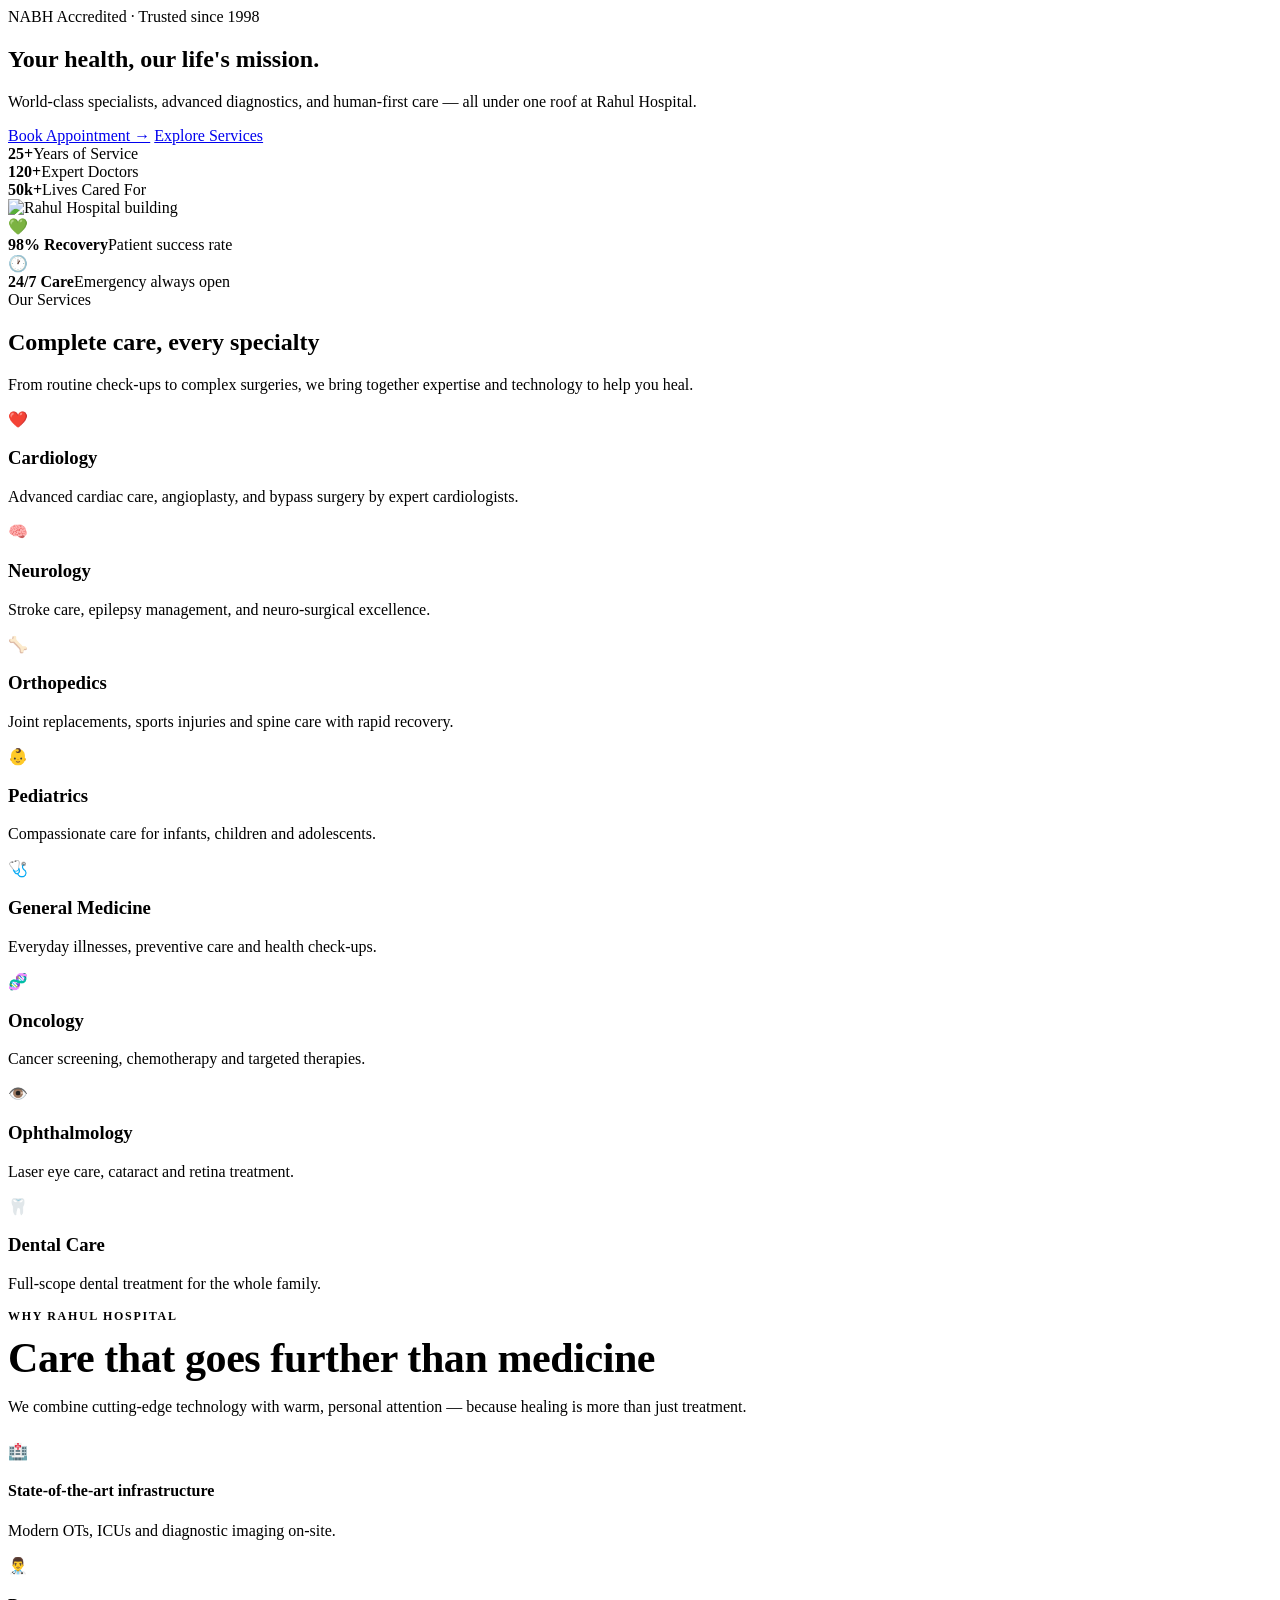
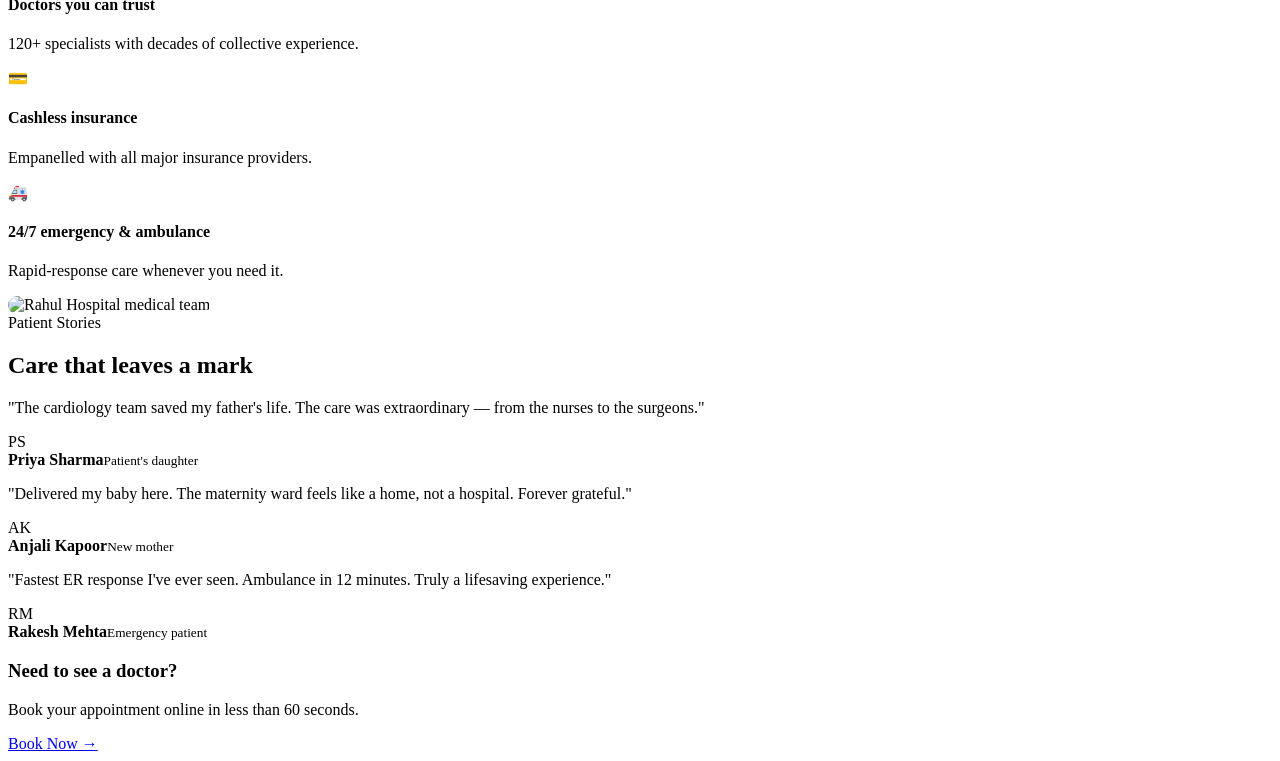
==== index.html @ a351e756 "index.html" ====
<!doctype html>
<html lang="en">

<head>
  <meta charset="utf-8" />
  <meta name="viewport" content="width=device-width,initial-scale=1" />
  <title>Rahul Hospital — Compassionate Care, Advanced Medicine</title>
  <meta name="description"
    content="Rahul Hospital: 24/7 emergency, expert specialists, and modern facilities. Book your appointment online today." />
  <link rel="icon" href="images/logo.png" />
  <link rel="preconnect" href="https://fonts.googleapis.com" />
  <link rel="preconnect" href="https://fonts.gstatic.com" crossorigin />
  <link href="https://fonts.googleapis.com/css2?family=Inter:wght@400;500;600;700;800&display=swap" rel="stylesheet" />
  <link rel="stylesheet" href="css/styles.css" />
</head>

<body data-page="home">
  <div id="site-header"></div>

  <section class="hero">
    <div class="container hero-grid">
      <div class="reveal">
        <span class="tag"><span class="dot"></span> NABH Accredited · Trusted since 1998</span>
        <h1 class="hero-title">Your health, <span>our life's mission.</span></h1>
        <p class="lead">World-class specialists, advanced diagnostics, and human-first care — all under one roof at
          Rahul Hospital.</p>
        <div class="hero-cta">
          <a href="appointment.html" class="btn btn-primary">Book Appointment →</a>
          <a href="services.html" class="btn btn-ghost">Explore Services</a>
        </div>
        <div class="hero-stats">
          <div><strong>25+</strong><span>Years of Service</span></div>
          <div><strong>120+</strong><span>Expert Doctors</span></div>
          <div><strong>50k+</strong><span>Lives Cared For</span></div>
        </div>
      </div>
      <div class="hero-visual reveal">
        <img src="images/hero.jpg" alt="Rahul Hospital building" />
        <div class="floating-card fc-1">
          <div class="ic">💚</div>
          <div><strong>98% Recovery</strong><span>Patient success rate</span></div>
        </div>
        <div class="floating-card fc-2">
          <div class="ic">🕐</div>
          <div><strong>24/7 Care</strong><span>Emergency always open</span></div>
        </div>
      </div>
    </div>
  </section>

  <section class="block">
    <div class="container">
      <div class="section-head reveal">
        <div class="eyebrow">Our Services</div>
        <h2>Complete care, every specialty</h2>
        <p>From routine check-ups to complex surgeries, we bring together expertise and technology to help you heal.</p>
      </div>
      <div class="grid services">
        <div class="service reveal">
          <div class="icon">❤️</div>
          <h3>Cardiology</h3>
          <p>Advanced cardiac care, angioplasty, and bypass surgery by expert cardiologists.</p>
        </div>
        <div class="service reveal">
          <div class="icon">🧠</div>
          <h3>Neurology</h3>
          <p>Stroke care, epilepsy management, and neuro-surgical excellence.</p>
        </div>
        <div class="service reveal">
          <div class="icon">🦴</div>
          <h3>Orthopedics</h3>
          <p>Joint replacements, sports injuries and spine care with rapid recovery.</p>
        </div>
        <div class="service reveal">
          <div class="icon">👶</div>
          <h3>Pediatrics</h3>
          <p>Compassionate care for infants, children and adolescents.</p>
        </div>
        <div class="service reveal">
          <div class="icon">🩺</div>
          <h3>General Medicine</h3>
          <p>Everyday illnesses, preventive care and health check-ups.</p>
        </div>
        <div class="service reveal">
          <div class="icon">🧬</div>
          <h3>Oncology</h3>
          <p>Cancer screening, chemotherapy and targeted therapies.</p>
        </div>
        <div class="service reveal">
          <div class="icon">👁️</div>
          <h3>Ophthalmology</h3>
          <p>Laser eye care, cataract and retina treatment.</p>
        </div>
        <div class="service reveal">
          <div class="icon">🦷</div>
          <h3>Dental Care</h3>
          <p>Full-scope dental treatment for the whole family.</p>
        </div>
      </div>
    </div>
  </section>

  <section class="block why">
    <div class="container why-grid">
      <div class="reveal">
        <div class="eyebrow"
          style="color:var(--primary);font-weight:700;letter-spacing:.14em;font-size:12px;text-transform:uppercase">Why
          Rahul Hospital</div>
        <h2 style="font-size:clamp(28px,3.6vw,42px);margin:10px 0 14px;font-weight:800;letter-spacing:-.01em">Care that
          goes further than medicine</h2>
        <p style="color:var(--muted);margin-bottom:26px">We combine cutting-edge technology with warm, personal
          attention — because healing is more than just treatment.</p>
        <div class="feature-list">
          <div class="feature">
            <div class="fi">🏥</div>
            <div>
              <h4>State-of-the-art infrastructure</h4>
              <p>Modern OTs, ICUs and diagnostic imaging on-site.</p>
            </div>
          </div>
          <div class="feature">
            <div class="fi">👨‍⚕️</div>
            <div>
              <h4>Doctors you can trust</h4>
              <p>120+ specialists with decades of collective experience.</p>
            </div>
          </div>
          <div class="feature">
            <div class="fi">💳</div>
            <div>
              <h4>Cashless insurance</h4>
              <p>Empanelled with all major insurance providers.</p>
            </div>
          </div>
          <div class="feature">
            <div class="fi">🚑</div>
            <div>
              <h4>24/7 emergency & ambulance</h4>
              <p>Rapid-response care whenever you need it.</p>
            </div>
          </div>
        </div>
      </div>
      <div class="reveal"><img src="images/team.jpg" alt="Rahul Hospital medical team"
          style="border-radius:24px;box-shadow:var(--shadow)" /></div>
    </div>
  </section>

  <section class="block testimonials">
    <div class="container">
      <div class="section-head reveal">
        <div class="eyebrow">Patient Stories</div>
        <h2>Care that leaves a mark</h2>
      </div>
      <div class="tgrid">
        <div class="tcard reveal">
          <p>"The cardiology team saved my father's life. The care was extraordinary — from the nurses to the surgeons."
          </p>
          <div class="who">
            <div class="av">PS</div>
            <div><strong>Priya Sharma</strong><small>Patient's daughter</small></div>
          </div>
        </div>
        <div class="tcard reveal">
          <p>"Delivered my baby here. The maternity ward feels like a home, not a hospital. Forever grateful."</p>
          <div class="who">
            <div class="av">AK</div>
            <div><strong>Anjali Kapoor</strong><small>New mother</small></div>
          </div>
        </div>
        <div class="tcard reveal">
          <p>"Fastest ER response I've ever seen. Ambulance in 12 minutes. Truly a lifesaving experience."</p>
          <div class="who">
            <div class="av">RM</div>
            <div><strong>Rakesh Mehta</strong><small>Emergency patient</small></div>
          </div>
        </div>
      </div>
    </div>
  </section>

  <section class="block">
    <div class="container">
      <div class="cta reveal">
        <div>
          <h3>Need to see a doctor?</h3>
          <p>Book your appointment online in less than 60 seconds.</p>
        </div>
        <a href="appointment.html" class="btn btn-accent">Book Now →</a>
      </div>
    </div>
  </section>

  <div id="site-footer"></div>
  <script src="js/script.js"></script>
</body>

</html>
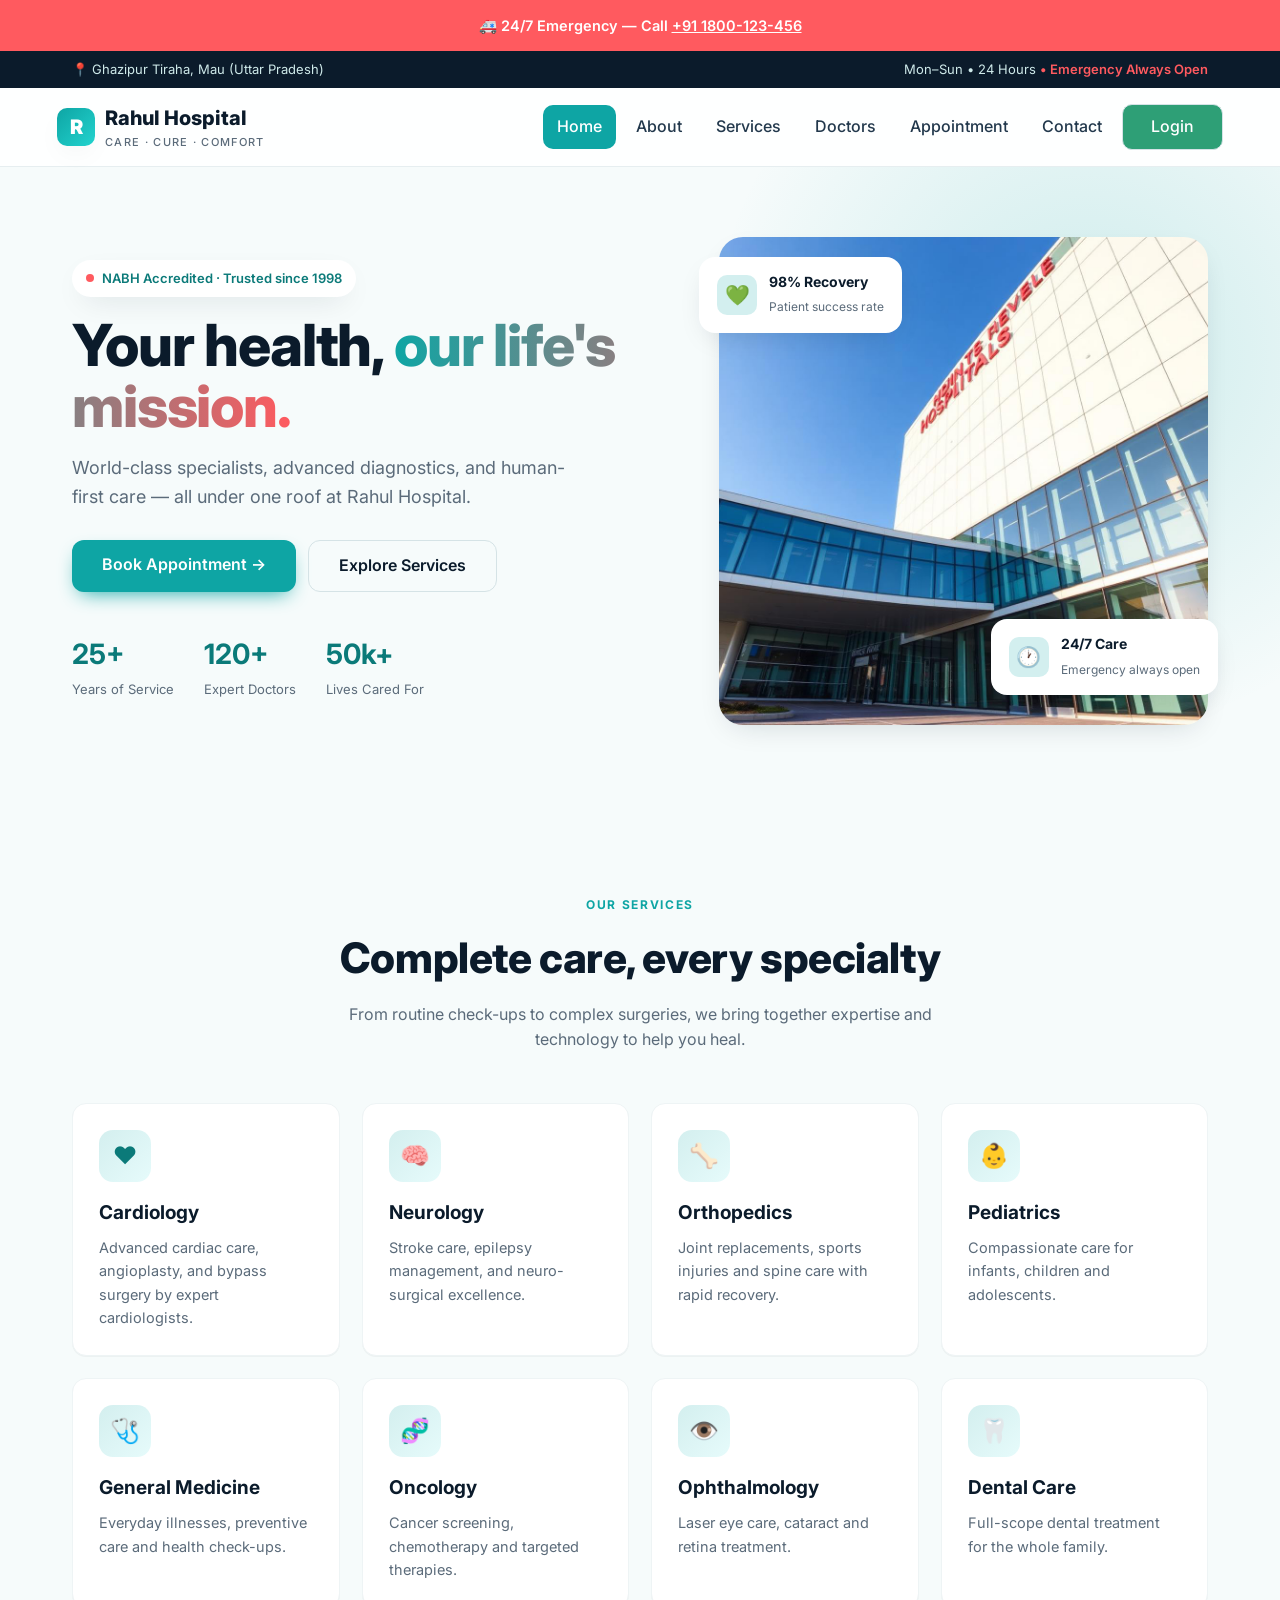
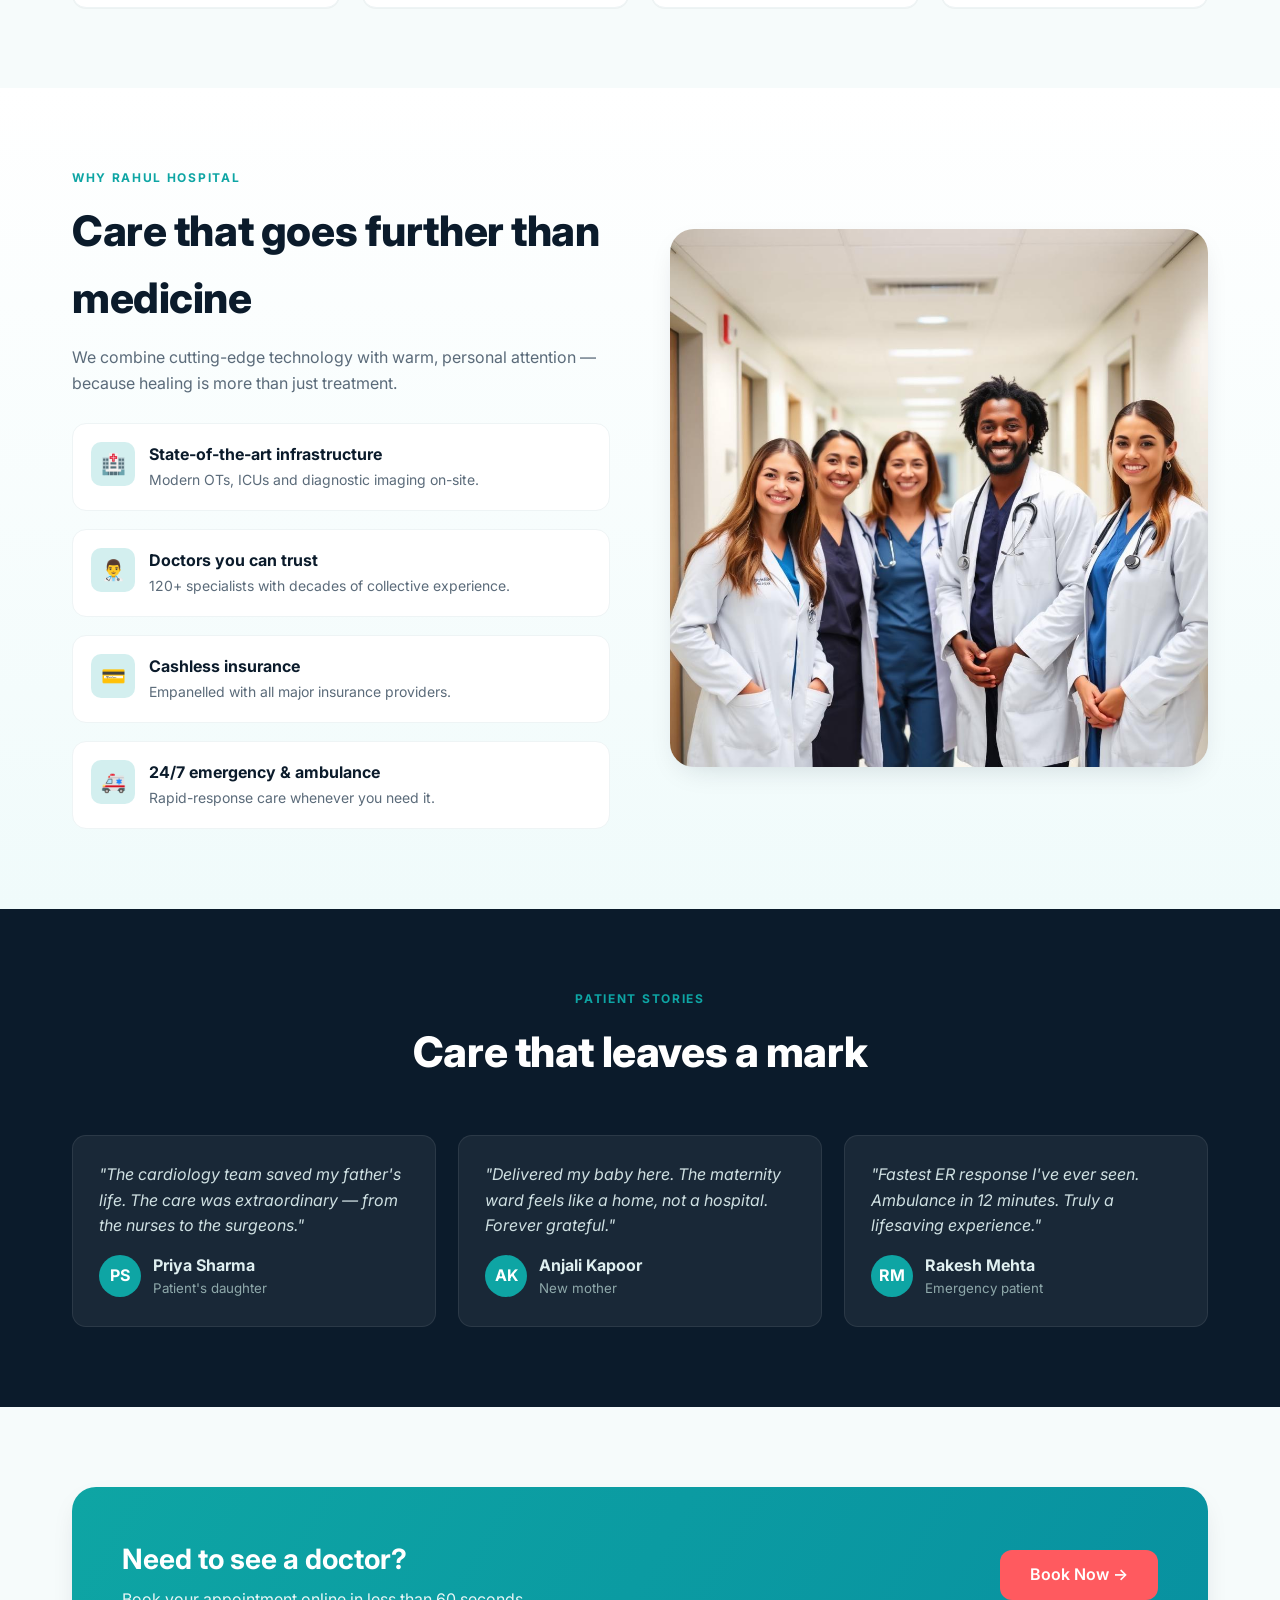
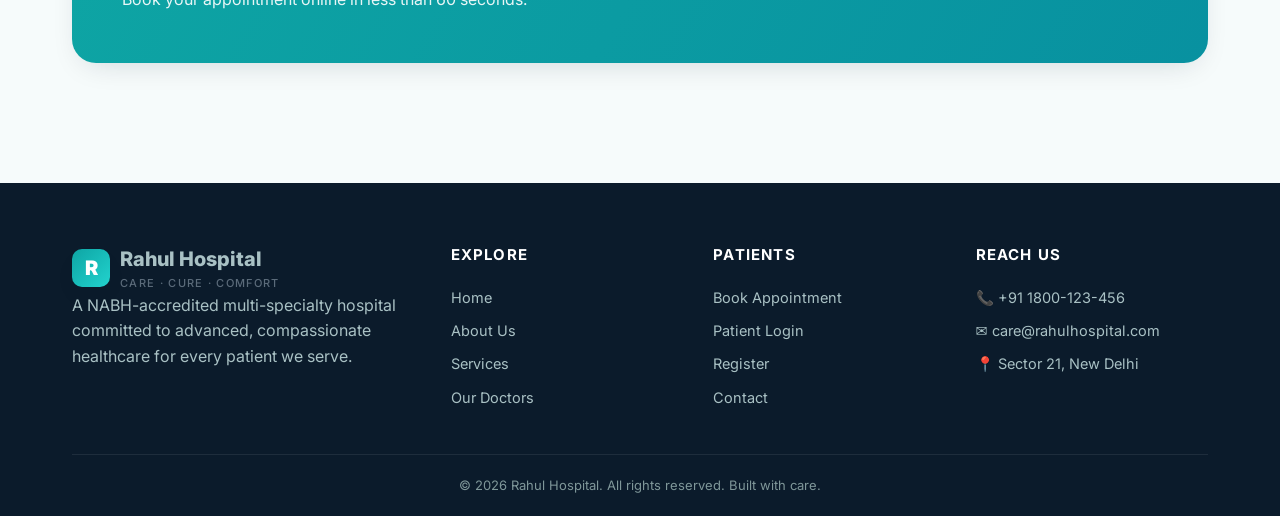
==== commit 780c0788: "index.html" ====
--- a/index.html
+++ b/index.html
@@ -7,11 +7,11 @@
   <title>Rahul Hospital — Compassionate Care, Advanced Medicine</title>
   <meta name="description"
     content="Rahul Hospital: 24/7 emergency, expert specialists, and modern facilities. Book your appointment online today." />
-  <link rel="icon" href="images/logo.png" />
+  <link rel="icon" href="logo.png" />
   <link rel="preconnect" href="https://fonts.googleapis.com" />
   <link rel="preconnect" href="https://fonts.gstatic.com" crossorigin />
   <link href="https://fonts.googleapis.com/css2?family=Inter:wght@400;500;600;700;800&display=swap" rel="stylesheet" />
-  <link rel="stylesheet" href="css/styles.css" />
+  <link rel="stylesheet" href="styles.css" />
 </head>
 
 <body data-page="home">
@@ -35,7 +35,7 @@
         </div>
       </div>
       <div class="hero-visual reveal">
-        <img src="images/hero.jpg" alt="Rahul Hospital building" />
+        <img src="hero.jpg" alt="Rahul Hospital building" />
         <div class="floating-card fc-1">
           <div class="ic">💚</div>
           <div><strong>98% Recovery</strong><span>Patient success rate</span></div>
@@ -141,7 +141,7 @@
           </div>
         </div>
       </div>
-      <div class="reveal"><img src="images/team.jpg" alt="Rahul Hospital medical team"
+      <div class="reveal"><img src="team.jpg" alt="Rahul Hospital medical team"
           style="border-radius:24px;box-shadow:var(--shadow)" /></div>
     </div>
   </section>
@@ -192,7 +192,7 @@
   </section>
 
   <div id="site-footer"></div>
-  <script src="js/script.js"></script>
+  <script src="script.js"></script>
 </body>
 
-</html>+</html>
--- a/styles.css
+++ b/styles.css
@@ -0,0 +1,950 @@
+:root {
+  --primary: #0ea5a4;
+  --primary-dark: #0b7a79;
+  --accent: #ff5a5f;
+  --ink: #0b1b2b;
+  --muted: #5b6b7a;
+  --bg: #f6fbfb;
+  --card: #ffffff;
+  --ring: rgba(14, 165, 164, .18);
+  --radius: 14px;
+  --shadow: 0 10px 30px -12px rgba(11, 27, 43, .18);
+}
+
+* {
+  box-sizing: border-box;
+  margin: 0;
+  padding: 0
+}
+
+html {
+  scroll-behavior: smooth
+}
+
+body {
+  font-family: 'Inter', system-ui, -apple-system, Segoe UI, Roboto, sans-serif;
+  color: var(--ink);
+  background: var(--bg);
+  line-height: 1.6;
+}
+
+img {
+  max-width: 100%;
+  display: block
+}
+
+a {
+  color: inherit;
+  text-decoration: none
+}
+
+.container {
+  max-width: 1180px;
+  margin: 0 auto;
+  padding: 0 22px
+}
+
+/* Top strip */
+.topbar {
+  background: var(--ink);
+  color: #cfeaea;
+  font-size: 13px
+}
+
+.topbar .container {
+  display: flex;
+  justify-content: space-between;
+  padding: 8px 22px;
+  flex-wrap: wrap;
+  gap: 8px
+}
+
+.topbar a {
+  color: #fff
+}
+
+.topbar .em {
+  color: var(--accent);
+  font-weight: 600
+}
+
+/* Nav */
+.nav {
+  position: sticky;
+  top: 0;
+  z-index: 50;
+  background: rgba(255, 255, 255, .85);
+  backdrop-filter: blur(12px);
+  border-bottom: 1px solid #e6eef0
+}
+
+.nav-inner {
+  display: flex;
+  align-items: center;
+  justify-content: space-between;
+  padding: 14px 7px
+}
+
+.brand {
+  display: flex;
+  align-items: center;
+  gap: 10px;
+  font-weight: 800;
+  font-size: 20px
+}
+
+.brand-mark {
+  width: 38px;
+  height: 38px;
+  border-radius: 10px;
+  background: linear-gradient(135deg, var(--primary), #22d3ce);
+  display: grid;
+  place-items: center;
+  color: #fff;
+  font-weight: 900;
+  box-shadow: var(--shadow)
+}
+
+.brand small {
+  display: block;
+  font-size: 11px;
+  color: var(--muted);
+  font-weight: 500;
+  letter-spacing: .12em;
+  text-transform: uppercase
+}
+
+.menu {
+  display: flex;
+  gap: 6px;
+  align-items: center
+}
+
+.menu a {
+  padding: 9px 14px;
+  border-radius: 10px;
+  font-weight: 500;
+  color: #22384c;
+  transition: .2s
+}
+
+.menu a:hover{
+  background: var(--ring);
+  color: var(--primary-dark)
+}
+.menu a.active {
+  background: var(--primary);
+  color: #fff
+}
+
+.btn {
+  display: inline-block;
+  padding: 12px 30px;
+  border-radius: 12px;
+  font-weight: 600;
+  cursor: pointer;
+  border: 0;
+  transition: .2s;
+  font-size: 16px
+}
+
+.btn-primary {
+  background: var(--primary);
+  color: #fff;
+  box-shadow: 0 8px 20px -8px var(--primary)
+}
+
+.btn-primary:hover {
+  background: var(--primary-dark);
+  transform: translateY(-1px)
+}
+
+.btn-ghost {
+  background: transparent;
+  border: 1.5px solid #d5e3e6;
+  color: var(--ink)
+}
+
+.btn-ghost:hover {
+  border-color: var(--primary);
+  color: var(--primary-dark)
+}
+
+.btn-accent {
+  background: var(--accent);
+  color: #fff
+}
+
+.burger {
+  display: none;
+  background: none;
+  border: 0;
+  font-size: 26px;
+  cursor: pointer
+}
+
+/* Hero */
+.hero {
+  position: relative;
+  overflow: hidden;
+  padding: 70px 0 90px
+}
+
+.hero::before {
+  content: "";
+  position: absolute;
+  inset: -40% -20% auto auto;
+  width: 70vw;
+  height: 70vw;
+  background: radial-gradient(circle at center, rgba(14, 165, 164, .18), transparent 60%);
+  z-index: 0
+}
+
+.hero-grid {
+  display: grid;
+  grid-template-columns: 1.1fr .9fr;
+  gap: 50px;
+  align-items: center;
+  position: relative;
+  z-index: 1
+}
+
+.tag {
+  display: inline-flex;
+  align-items: center;
+  gap: 8px;
+  background: #fff;
+  padding: 8px 14px;
+  border-radius: 999px;
+  font-size: 13px;
+  color: var(--primary-dark);
+  font-weight: 600;
+  box-shadow: var(--shadow)
+}
+
+.tag .dot {
+  width: 8px;
+  height: 8px;
+  background: var(--accent);
+  border-radius: 50%;
+  animation: pulse 1.6s infinite
+}
+
+@keyframes pulse {
+
+  0%,
+  100% {
+    opacity: 1
+  }
+
+  50% {
+    opacity: .35
+  }
+}
+
+h1.hero-title {
+  font-size: clamp(34px, 5vw, 58px);
+  line-height: 1.05;
+  margin: 18px 0;
+  font-weight: 800;
+  letter-spacing: -.02em
+}
+
+h1.hero-title span {
+  background: linear-gradient(90deg, var(--primary), var(--accent));
+  -webkit-background-clip: text;
+  background-clip: text;
+  color: transparent
+}
+
+.hero p.lead {
+  font-size: 18px;
+  color: var(--muted);
+  max-width: 520px
+}
+
+.hero-cta {
+  display: flex;
+  gap: 12px;
+  margin-top: 28px;
+  flex-wrap: wrap
+}
+
+.hero-stats {
+  display: flex;
+  gap: 30px;
+  margin-top: 40px;
+  flex-wrap: wrap
+}
+
+.hero-stats div strong {
+  display: block;
+  font-size: 28px;
+  color: var(--primary-dark)
+}
+
+.hero-stats div span {
+  color: var(--muted);
+  font-size: 13px
+}
+
+.hero-visual {
+  position: relative
+}
+
+.hero-visual img {
+  border-radius: 24px;
+  box-shadow: var(--shadow);
+  aspect-ratio: 1/1;
+  object-fit: cover
+}
+
+.floating-card {
+  position: absolute;
+  background: #fff;
+  border-radius: 16px;
+  padding: 14px 18px;
+  box-shadow: var(--shadow);
+  display: flex;
+  align-items: center;
+  gap: 12px
+}
+
+.floating-card .ic {
+  width: 40px;
+  height: 40px;
+  border-radius: 10px;
+  background: var(--ring);
+  color: var(--primary-dark);
+  display: grid;
+  place-items: center;
+  font-size: 20px
+}
+
+.floating-card strong {
+  display: block;
+  font-size: 14px
+}
+
+.floating-card span {
+  font-size: 12px;
+  color: var(--muted)
+}
+
+.fc-1 {
+  top: 20px;
+  left: -20px
+}
+
+.fc-2 {
+  bottom: 30px;
+  right: -10px
+}
+
+/* Sections */
+section.block {
+  padding: 80px 0
+}
+
+.section-head {
+  text-align: center;
+  max-width: 640px;
+  margin: 0 auto 50px
+}
+
+.section-head .eyebrow {
+  color: var(--primary);
+  font-weight: 700;
+  letter-spacing: .14em;
+  font-size: 12px;
+  text-transform: uppercase
+}
+
+.section-head h2 {
+  font-size: clamp(28px, 3.6vw, 42px);
+  margin: 10px 0;
+  font-weight: 800;
+  letter-spacing: -.01em
+}
+
+.section-head p {
+  color: var(--muted)
+}
+
+/* Services grid */
+.grid {
+  display: grid;
+  gap: 22px
+}
+
+.services {
+  grid-template-columns: repeat(auto-fit, minmax(240px, 1fr))
+}
+
+.service {
+  background: var(--card);
+  border-radius: var(--radius);
+  padding: 26px;
+  box-shadow: 0 1px 0 rgba(11, 27, 43, .04);
+  border: 1px solid #eef4f5;
+  transition: .25s;
+  position: relative;
+  overflow: hidden
+}
+
+.service:hover {
+  transform: translateY(-4px);
+  box-shadow: var(--shadow);
+  border-color: transparent
+}
+
+.service .icon {
+  width: 52px;
+  height: 52px;
+  border-radius: 14px;
+  background: linear-gradient(135deg, var(--ring), #e6fbfb);
+  color: var(--primary-dark);
+  display: grid;
+  place-items: center;
+  font-size: 24px;
+  margin-bottom: 16px
+}
+
+.service h3 {
+  font-size: 19px;
+  margin-bottom: 8px
+}
+
+.service p {
+  color: var(--muted);
+  font-size: 14.5px
+}
+
+/* Why choose */
+.why {
+  background: linear-gradient(180deg, #fff, #f0fbfb)
+}
+
+.why-grid {
+  display: grid;
+  grid-template-columns: 1fr 1fr;
+  gap: 60px;
+  align-items: center
+}
+
+.feature-list {
+  display: grid;
+  gap: 18px
+}
+
+.feature {
+  display: flex;
+  gap: 14px;
+  background: #fff;
+  padding: 18px;
+  border-radius: 14px;
+  border: 1px solid #eef4f5
+}
+
+.feature .fi {
+  flex: 0 0 44px;
+  height: 44px;
+  border-radius: 10px;
+  background: var(--ring);
+  color: var(--primary-dark);
+  display: grid;
+  place-items: center;
+  font-size: 20px
+}
+
+.feature h4 {
+  font-size: 16px;
+  margin-bottom: 2px
+}
+
+.feature p {
+  font-size: 14px;
+  color: var(--muted)
+}
+
+/* Doctors */
+.doctors {
+  grid-template-columns: repeat(auto-fit, minmax(230px, 1fr))
+}
+
+.doc-card {
+  background: #fff;
+  border-radius: var(--radius);
+  overflow: hidden;
+  border: 1px solid #eef4f5;
+  transition: .25s;
+  text-align: center
+}
+
+.doc-card:hover {
+  transform: translateY(-4px);
+  box-shadow: var(--shadow)
+}
+
+.doc-avatar {
+  aspect-ratio: 1/1;
+  background: linear-gradient(135deg, var(--ring), #fde7e8);
+  display: grid;
+  place-items: center;
+  font-size: 70px
+}
+
+.doc-body {
+  padding: 18px
+}
+
+.doc-body h4 {
+  margin-bottom: 4px
+}
+
+.doc-body span {
+  color: var(--primary-dark);
+  font-size: 13px;
+  font-weight: 600
+}
+
+/* Testimonials */
+.testimonials {
+  background: var(--ink);
+  color: #dfeff0
+}
+
+.testimonials .section-head h2 {
+  color: #fff
+}
+
+.tgrid {
+  display: grid;
+  grid-template-columns: repeat(auto-fit, minmax(280px, 1fr));
+  gap: 22px
+}
+
+.tcard {
+  background: rgba(255, 255, 255, .06);
+  padding: 26px;
+  border-radius: var(--radius);
+  border: 1px solid rgba(255, 255, 255, .08)
+}
+
+.tcard p {
+  color: #cfe0e2;
+  font-style: italic;
+  margin-bottom: 14px
+}
+
+.tcard .who {
+  display: flex;
+  align-items: center;
+  gap: 12px
+}
+
+.tcard .who .av {
+  width: 42px;
+  height: 42px;
+  border-radius: 50%;
+  background: var(--primary);
+  display: grid;
+  place-items: center;
+  font-weight: 700;
+  color: #fff
+}
+
+.tcard .who small {
+  color: #8fa9ab;
+  display: block
+}
+
+/* CTA banner */
+.cta {
+  background: linear-gradient(120deg, var(--primary), #0891a0);
+  color: #fff;
+  border-radius: 24px;
+  padding: 50px;
+  display: flex;
+  justify-content: space-between;
+  align-items: center;
+  gap: 24px;
+  flex-wrap: wrap;
+  box-shadow: var(--shadow)
+}
+
+.cta h3 {
+  font-size: 28px;
+  margin-bottom: 6px
+}
+
+.cta p {
+  opacity: .9
+}
+
+.cta .btn-accent:hover {
+  background: #e94a4f
+}
+
+/* Forms */
+.form-wrap {
+  max-width: 640px;
+  margin: 0 auto;
+  background: #fff;
+  padding: 36px;
+  border-radius: 20px;
+  box-shadow: var(--shadow);
+  border: 1px solid #eef4f5
+}
+
+.form-row {
+  display: grid;
+  grid-template-columns: 1fr 1fr;
+  gap: 16px
+}
+
+.field {
+  margin-bottom: 16px
+}
+
+.field label {
+  display: block;
+  font-size: 13px;
+  font-weight: 600;
+  margin-bottom: 6px;
+  color: #334
+}
+
+.field input,
+.field select,
+.field textarea {
+  width: 100%;
+  padding: 12px 14px;
+  border: 1.5px solid #dbe6e8;
+  border-radius: 10px;
+  font: inherit;
+  background: #f8fbfb;
+  transition: .2s;
+}
+
+.field input:focus,
+.field select:focus,
+.field textarea:focus {
+  outline: none;
+  border-color: var(--primary);
+  background: #fff;
+  box-shadow: 0 0 0 4px var(--ring)
+}
+
+.field textarea {
+  min-height: 120px;
+  resize: vertical
+}
+
+.form-note {
+  font-size: 13px;
+  color: var(--muted);
+  margin-top: 14px;
+  text-align: center
+}
+
+.form-note a {
+  color: var(--primary-dark);
+  font-weight: 600
+}
+
+.alert {
+  padding: 12px 14px;
+  border-radius: 10px;
+  margin-bottom: 16px;
+  font-size: 14px;
+  display: none
+}
+
+.alert.ok {
+  background: #e6faf5;
+  color: #0a7a5a;
+  border: 1px solid #b7ecd8
+}
+
+.alert.err {
+  background: #fdecec;
+  color: #a02020;
+  border: 1px solid #f5c4c4
+}
+
+/* Auth split */
+.auth {
+  min-height: calc(100vh - 140px);
+  display: grid;
+  place-items: center;
+  padding: 40px 0
+}
+
+.auth .form-wrap {
+  width: 100%
+}
+
+.auth h2 {
+  text-align: center;
+  margin-bottom: 6px
+}
+
+.auth .sub {
+  text-align: center;
+  color: var(--muted);
+  margin-bottom: 24px
+}
+
+/* About */
+.about-grid {
+  display: grid;
+  grid-template-columns: 1fr 1fr;
+  gap: 50px;
+  align-items: center
+}
+
+.about-grid img {
+  border-radius: 20px;
+  box-shadow: var(--shadow)
+}
+
+.stat-row {
+  display: grid;
+  grid-template-columns: repeat(4, 1fr);
+  gap: 16px;
+  margin-top: 40px
+}
+
+.stat {
+  background: #fff;
+  padding: 22px;
+  border-radius: 14px;
+  text-align: center;
+  border: 1px solid #eef4f5
+}
+
+.stat b {
+  display: block;
+  font-size: 26px;
+  color: var(--primary-dark)
+}
+
+.stat span {
+  font-size: 13px;
+  color: var(--muted)
+}
+
+/* Contact */
+.contact-grid {
+  display: grid;
+  grid-template-columns: 1fr 1fr;
+  gap: 40px
+}
+
+.info-card {
+  background: #fff;
+  padding: 24px;
+  border-radius: 14px;
+  border: 1px solid #eef4f5;
+  display: flex;
+  gap: 14px;
+  margin-bottom: 16px
+}
+
+.info-card .ic {
+  width: 44px;
+  height: 44px;
+  border-radius: 10px;
+  background: var(--ring);
+  display: grid;
+  place-items: center;
+  color: var(--primary-dark);
+  font-size: 22px;
+  flex-shrink: 0
+}
+
+.info-card h4 {
+  margin-bottom: 4px
+}
+
+.info-card p {
+  color: var(--muted);
+  font-size: 14px
+}
+
+.map-wrap {
+  border-radius: 16px;
+  overflow: hidden;
+  box-shadow: var(--shadow);
+  height: 280px;
+  background: linear-gradient(135deg, #c7ebeb, #dff5f2);
+  display: grid;
+  place-items: center;
+  color: var(--primary-dark);
+  font-weight: 600;
+  margin-top: 20px
+}
+
+/* Footer */
+footer {
+  background: var(--ink);
+  color: #a9c1c4;
+  padding: 60px 0 20px;
+  margin-top: 40px
+}
+
+.foot-grid {
+  display: grid;
+  grid-template-columns: 1.5fr 1fr 1fr 1fr;
+  gap: 30px;
+  margin-bottom: 40px
+}
+
+.foot h5 {
+  color: #fff;
+  margin-bottom: 14px;
+  font-size: 15px;
+  letter-spacing: .08em;
+  text-transform: uppercase
+}
+
+.foot a {
+  display: block;
+  padding: 5px 0;
+  color: #a9c1c4;
+  font-size: 14.5px
+}
+
+.foot a:hover {
+  color: var(--primary)
+}
+
+.foot p {
+  font-size: 14.5px
+}
+
+.foot .brand {
+  color: #fff;
+  margin-bottom: 12px
+}
+
+.foot .brand small {
+  color: #7f9799
+}
+
+.copy {
+  border-top: 1px solid rgba(255, 255, 255, .08);
+  padding-top: 20px;
+  text-align: center;
+  font-size: 13px;
+  color: #7f9799
+}
+
+/* Emergency banner */
+.emergency {
+  background: var(--accent);
+  color: #fff;
+  text-align: center;
+  padding: 14px;
+  font-weight: 600;
+  font-size: 14.5px
+}
+
+.emergency a {
+  text-decoration: underline
+}
+
+/* Responsive */
+@media (max-width:900px) {
+
+  .hero-grid,
+  .why-grid,
+  .about-grid,
+  .contact-grid {
+    grid-template-columns: 1fr
+  }
+
+  .stat-row {
+    grid-template-columns: repeat(2, 1fr)
+  }
+
+  .foot-grid {
+    grid-template-columns: 1fr 1fr
+  }
+
+  .menu {
+    position: fixed;
+    inset: 64px 0 auto 0;
+    background: #fff;
+    flex-direction: column;
+    padding: 16px;
+    gap: 4px;
+    border-bottom: 1px solid #eef4f5;
+    display: none
+  }
+
+
+  .menu.open {
+    display: flex
+  }
+
+  .menu a {
+    width: 100%
+  }
+
+  .menu :nth-child(7) {
+    display: flex;
+    justify-content: center;
+    align-items: center;
+    width: 40%;
+  }
+
+  .burger {
+    display: block
+  }
+
+  .form-row {
+    grid-template-columns: 1fr
+  }
+
+  .fc-1,
+  .fc-2 {
+    display: none
+  }
+
+  .cta {
+    padding: 30px;
+    text-align: center;
+    justify-content: center
+  }
+}
+
+.menu :nth-child(7) {
+  background: #2e9f76;
+  color: #fff;
+  padding-left:30px ;
+}
+
+
+@media (max-width:500px) {
+  .foot-grid {
+    grid-template-columns: 1fr
+  }
+
+  .stat-row {
+    grid-template-columns: 1fr 1fr
+  }
+}
+
+/* Reveal on scroll */
+.reveal {
+  opacity: 0;
+  transform: translateY(24px);
+  transition: opacity .7s ease, transform .7s ease
+}
+
+.reveal.in {
+  opacity: 1;
+  transform: none
+}
